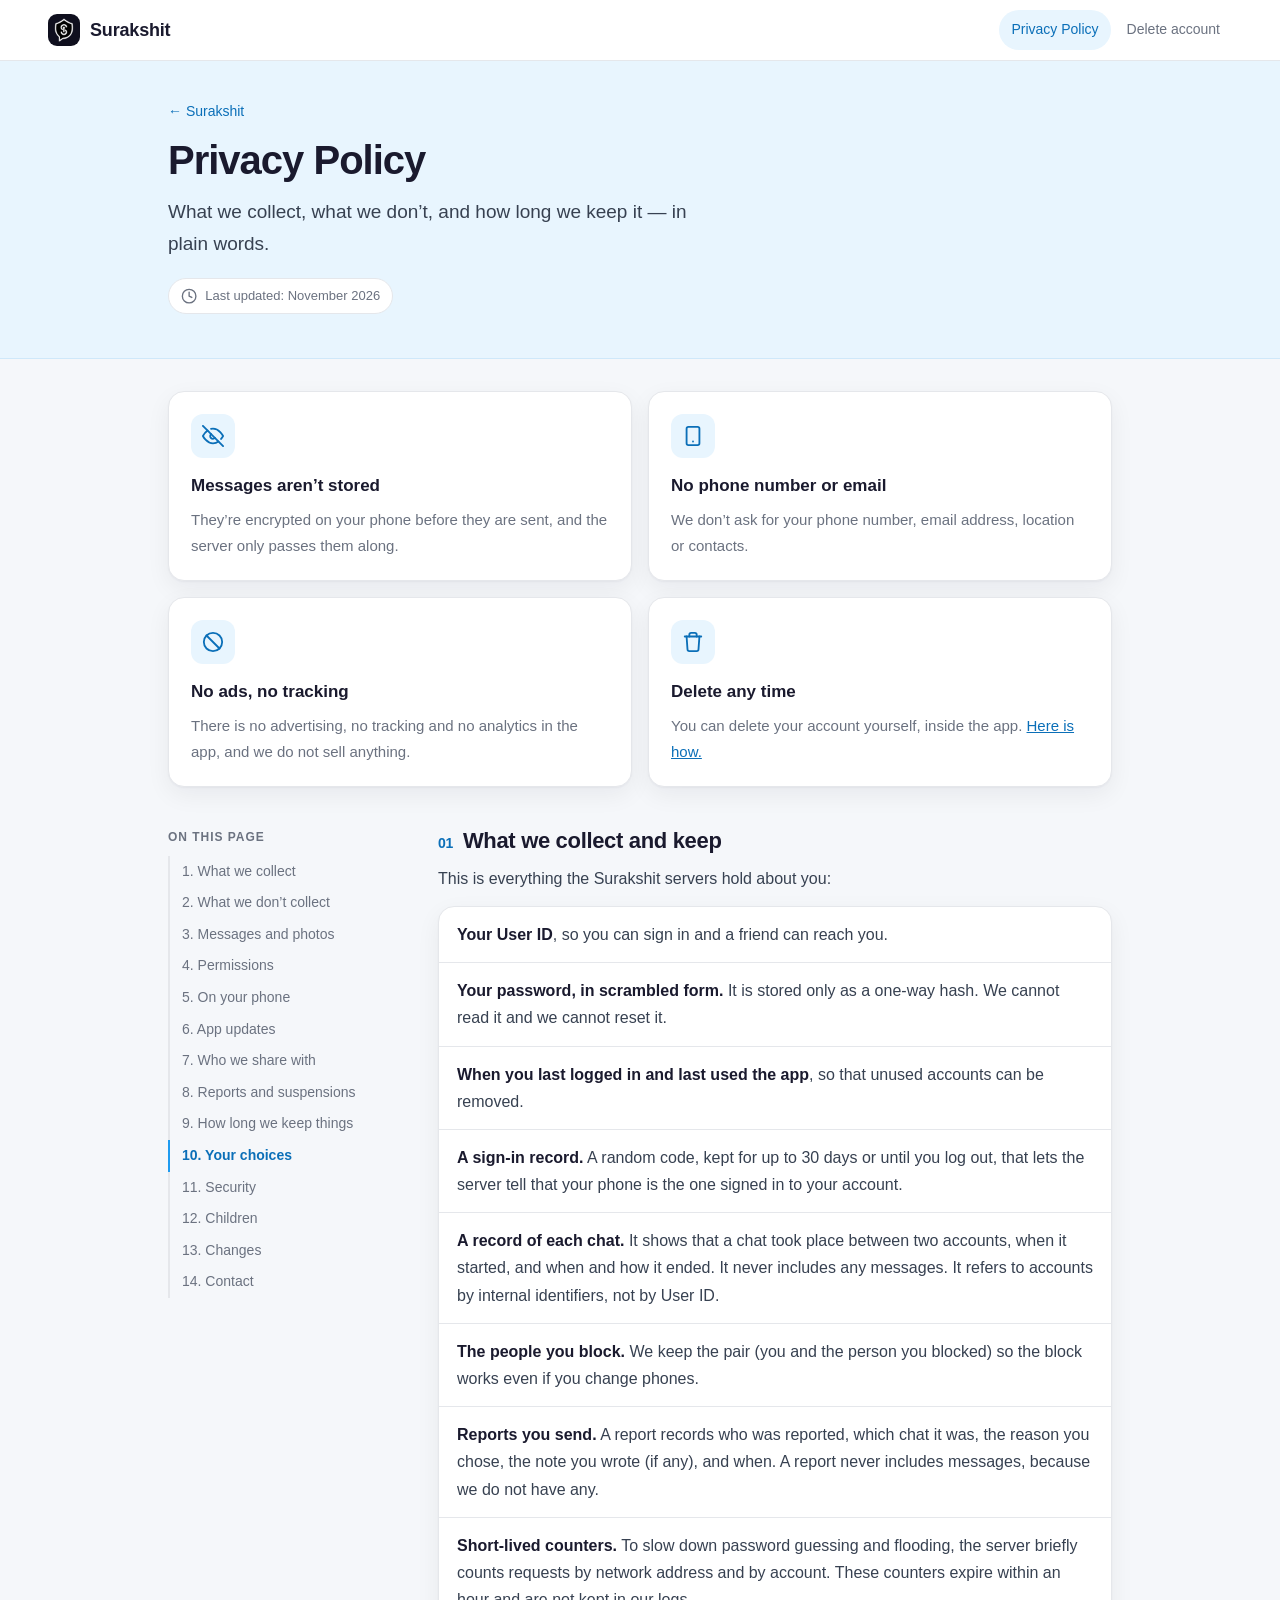
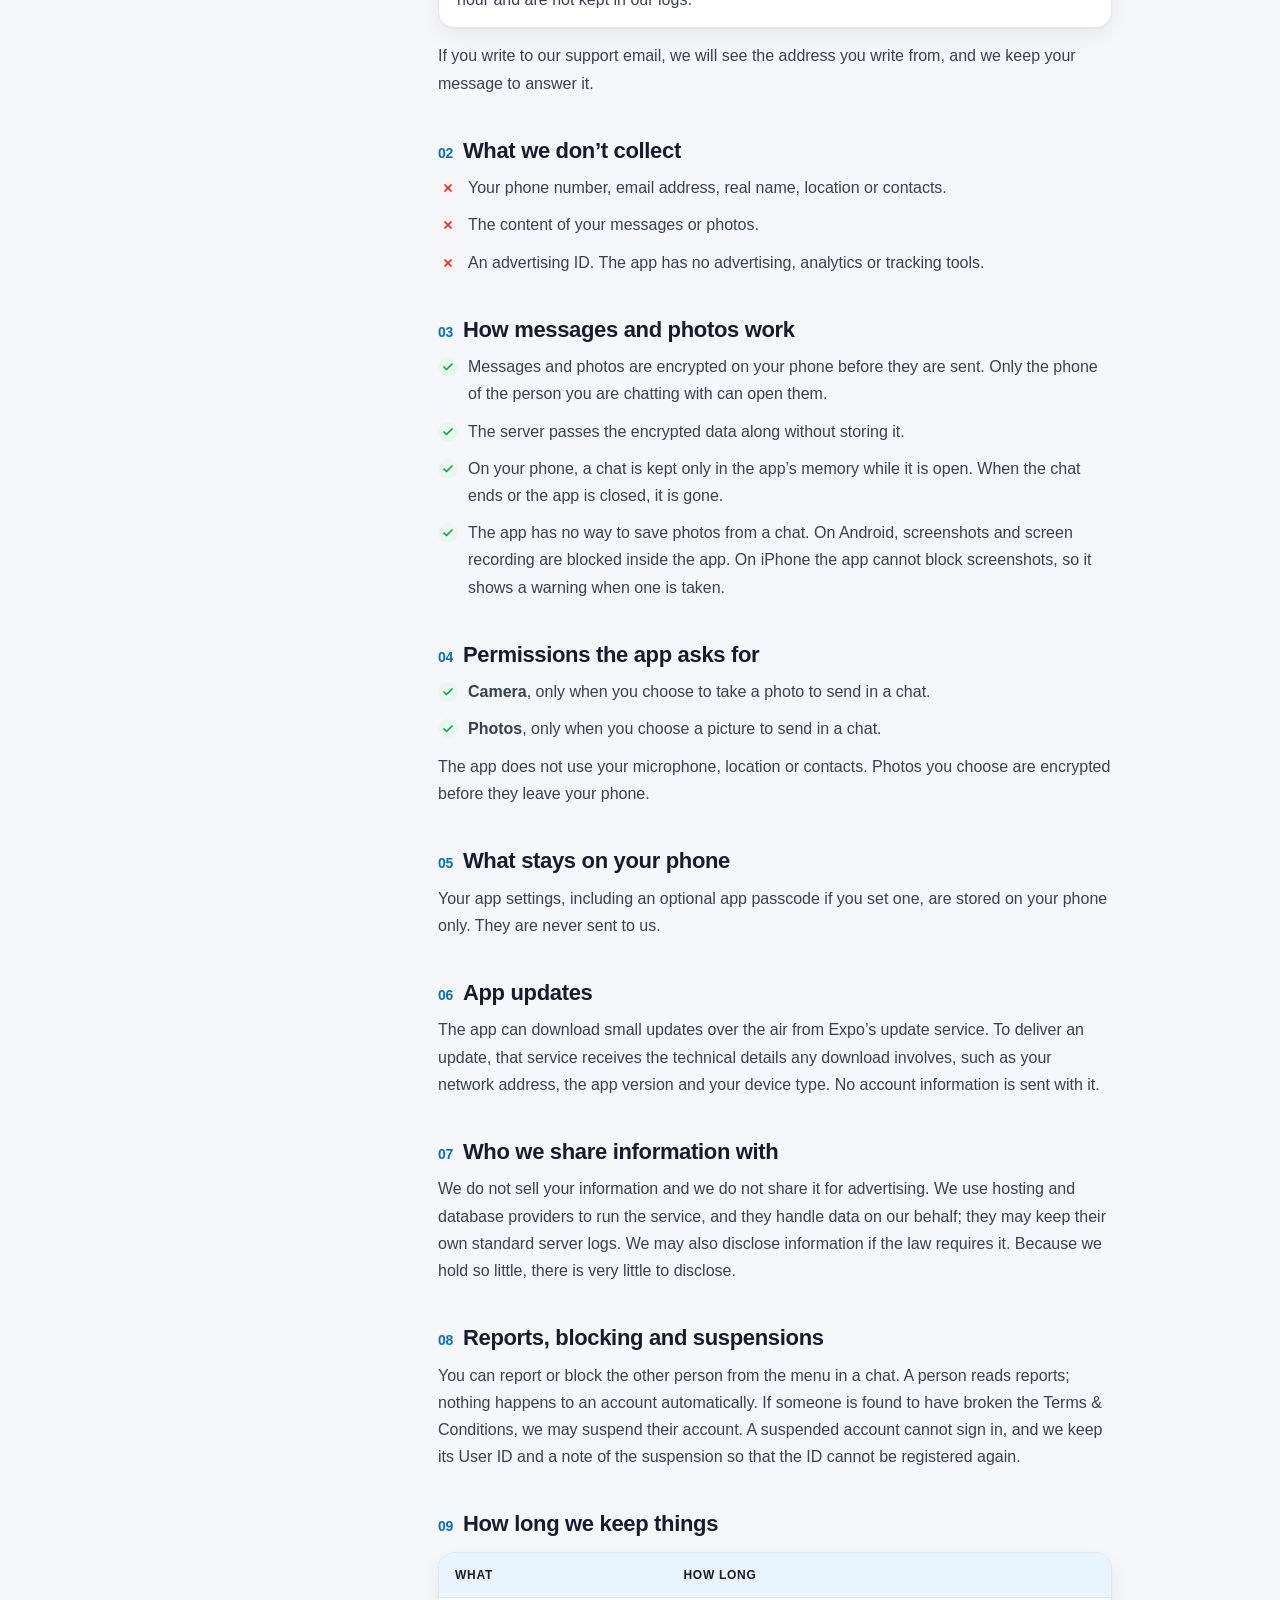
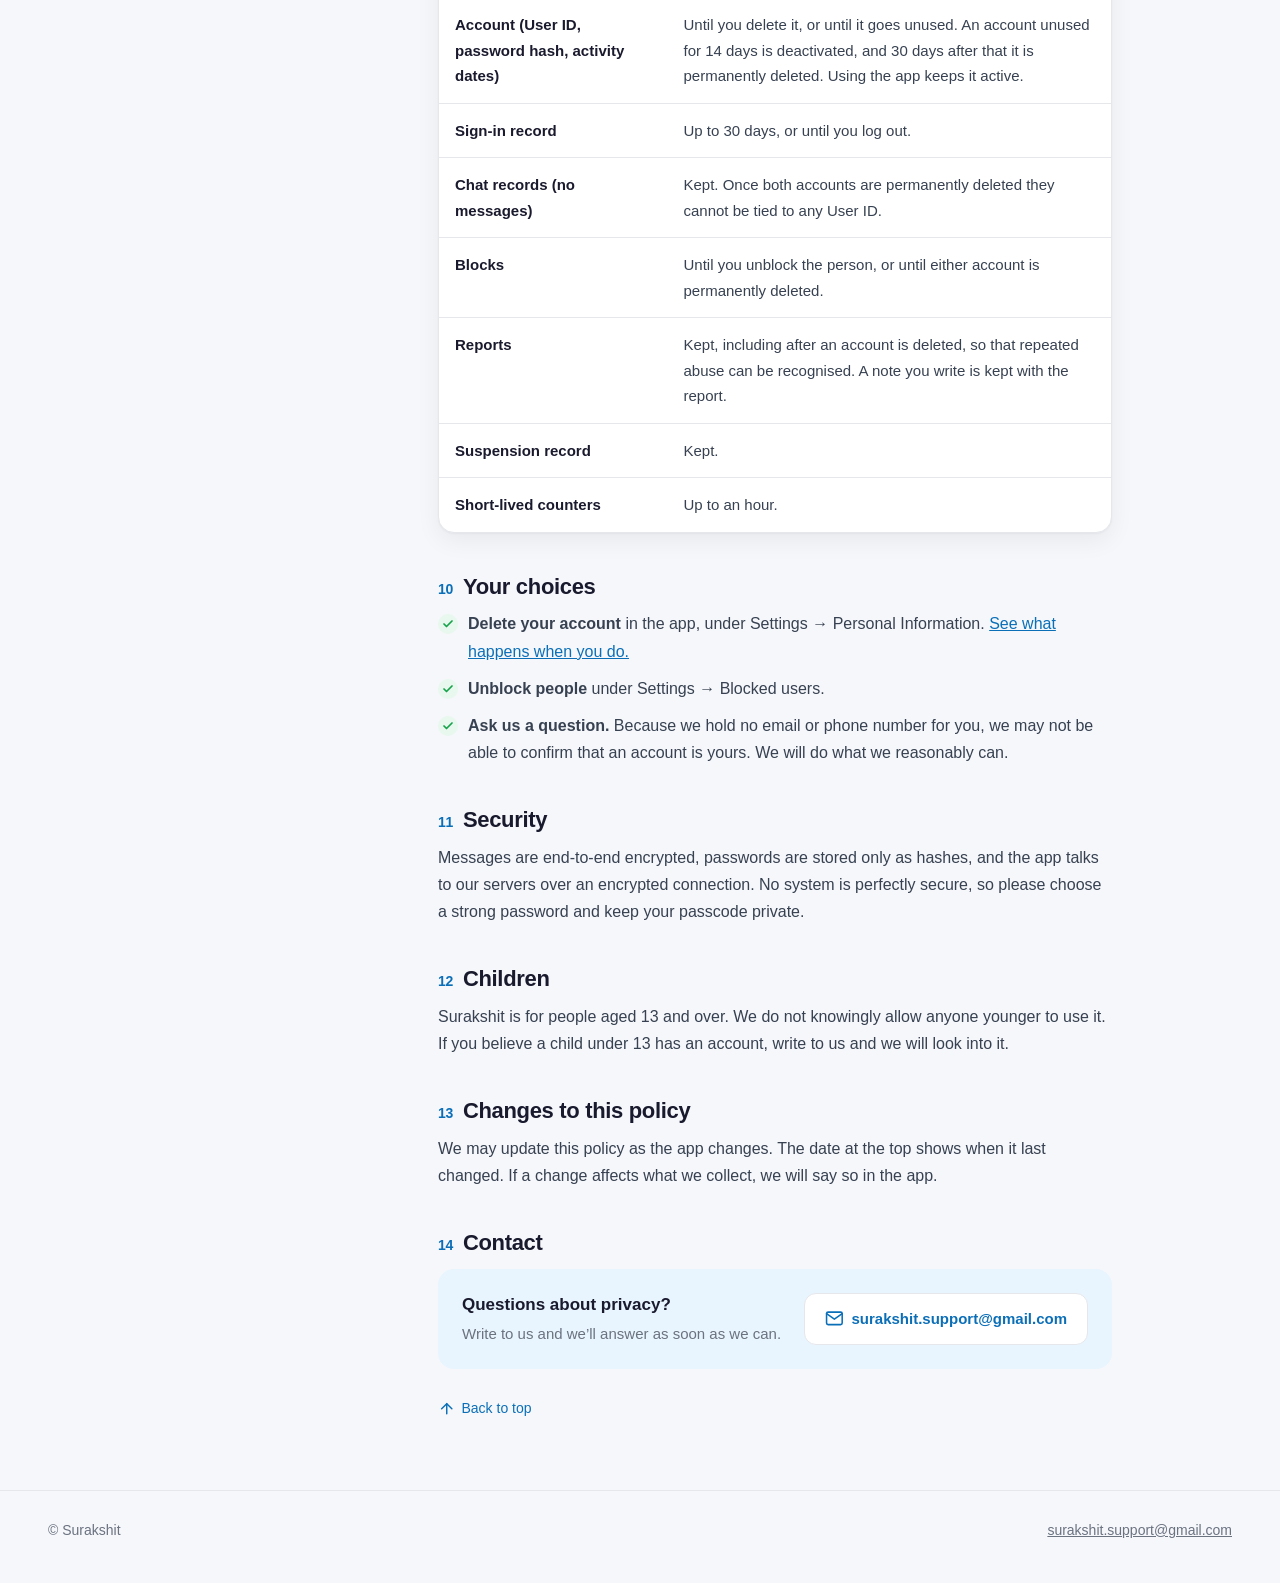
==== privacy/index.html @ bb6c181d "Add privacy policy and account deletion pages" ====
<!doctype html>
<html lang="en">
<head>
<meta charset="utf-8">
<meta name="viewport" content="width=device-width, initial-scale=1">
<title>Privacy Policy – Surakshit</title>
<meta name="description" content="What Surakshit collects, what it does not, and how long it keeps it.">
<meta name="theme-color" content="#e8f5fe">
<link rel="icon" href="../icon.png">
<link rel="stylesheet" href="../style.css">
</head>
<body>
<a class="skip" href="#main">Skip to content</a>
<header class="topbar">
  <div class="wrap wide">
    <a class="brand" href="../"><img src="../icon.png" alt=""><span>Surakshit</span></a>
    <nav class="topnav" aria-label="Main">
      <a href="./" aria-current="page">Privacy Policy</a>
      <a href="../delete-account/">Delete account</a>
    </nav>
  </div>
</header>

<main id="main">
  <section class="hero small">
    <div class="wrap">
      <a class="crumb" href="../">&larr; Surakshit</a>
      <h1>Privacy Policy</h1>
      <p>What we collect, what we don&rsquo;t, and how long we keep it &mdash; in plain words.</p>
      <span class="pill"><svg class="icon" aria-hidden="true"><use href="../icons.svg#clock"/></svg>Last updated: November 2026</span>
    </div>
  </section>

  <div class="wrap">
    <div class="grid two" style="margin-top:32px">
      <div class="card"><div class="badge"><svg class="icon" aria-hidden="true"><use href="../icons.svg#eye-off"/></svg></div><h3>Messages aren&rsquo;t stored</h3><p>They&rsquo;re encrypted on your phone before they are sent, and the server only passes them along.</p></div>
      <div class="card"><div class="badge"><svg class="icon" aria-hidden="true"><use href="../icons.svg#phone"/></svg></div><h3>No phone number or email</h3><p>We don&rsquo;t ask for your phone number, email address, location or contacts.</p></div>
      <div class="card"><div class="badge"><svg class="icon" aria-hidden="true"><use href="../icons.svg#ban"/></svg></div><h3>No ads, no tracking</h3><p>There is no advertising, no tracking and no analytics in the app, and we do not sell anything.</p></div>
      <div class="card"><div class="badge"><svg class="icon" aria-hidden="true"><use href="../icons.svg#trash"/></svg></div><h3>Delete any time</h3><p>You can delete your account yourself, inside the app. <a href="../delete-account/">Here is how.</a></p></div>
    </div>

    <div class="layout">
      <nav class="toc" aria-label="On this page">
        <p>On this page</p>
        <ol>
          <li><a href="#collect">1. What we collect</a></li>
          <li><a href="#not-collect">2. What we don&rsquo;t collect</a></li>
          <li><a href="#messages">3. Messages and photos</a></li>
          <li><a href="#permissions">4. Permissions</a></li>
          <li><a href="#phone">5. On your phone</a></li>
          <li><a href="#updates">6. App updates</a></li>
          <li><a href="#sharing">7. Who we share with</a></li>
          <li><a href="#safety">8. Reports and suspensions</a></li>
          <li><a href="#retention">9. How long we keep things</a></li>
          <li><a href="#choices">10. Your choices</a></li>
          <li><a href="#security">11. Security</a></li>
          <li><a href="#children">12. Children</a></li>
          <li><a href="#changes">13. Changes</a></li>
          <li><a href="#contact">14. Contact</a></li>
        </ol>
      </nav>

      <div>
        <details class="toc-mobile">
          <summary>On this page <svg class="icon" aria-hidden="true"><use href="../icons.svg#chevron"/></svg></summary>
          <ol>
            <li><a href="#collect">1. What we collect</a></li>
            <li><a href="#not-collect">2. What we don&rsquo;t collect</a></li>
            <li><a href="#messages">3. Messages and photos</a></li>
            <li><a href="#permissions">4. Permissions</a></li>
            <li><a href="#phone">5. On your phone</a></li>
            <li><a href="#updates">6. App updates</a></li>
            <li><a href="#sharing">7. Who we share with</a></li>
            <li><a href="#safety">8. Reports and suspensions</a></li>
            <li><a href="#retention">9. How long we keep things</a></li>
            <li><a href="#choices">10. Your choices</a></li>
            <li><a href="#security">11. Security</a></li>
            <li><a href="#children">12. Children</a></li>
            <li><a href="#changes">13. Changes</a></li>
            <li><a href="#contact">14. Contact</a></li>
          </ol>
        </details>

        <article class="policy">
          <section id="collect">
            <h2><span class="n">01</span>What we collect and keep</h2>
            <p>This is everything the Surakshit servers hold about you:</p>
            <ul class="rows">
              <li><strong>Your User ID</strong>, so you can sign in and a friend can reach you.</li>
              <li><strong>Your password, in scrambled form.</strong> It is stored only as a one-way hash. We cannot read it and we cannot reset it.</li>
              <li><strong>When you last logged in and last used the app</strong>, so that unused accounts can be removed.</li>
              <li><strong>A sign-in record.</strong> A random code, kept for up to 30 days or until you log out, that lets the server tell that your phone is the one signed in to your account.</li>
              <li><strong>A record of each chat.</strong> It shows that a chat took place between two accounts, when it started, and when and how it ended. It never includes any messages. It refers to accounts by internal identifiers, not by User ID.</li>
              <li><strong>The people you block.</strong> We keep the pair (you and the person you blocked) so the block works even if you change phones.</li>
              <li><strong>Reports you send.</strong> A report records who was reported, which chat it was, the reason you chose, the note you wrote (if any), and when. A report never includes messages, because we do not have any.</li>
              <li><strong>Short-lived counters.</strong> To slow down password guessing and flooding, the server briefly counts requests by network address and by account. These counters expire within an hour and are not kept in our logs.</li>
            </ul>
            <p>If you write to our support email, we will see the address you write from, and we keep your message to answer it.</p>
          </section>

          <section id="not-collect">
            <h2><span class="n">02</span>What we don&rsquo;t collect</h2>
            <ul class="cross">
              <li>Your phone number, email address, real name, location or contacts.</li>
              <li>The content of your messages or photos.</li>
              <li>An advertising ID. The app has no advertising, analytics or tracking tools.</li>
            </ul>
          </section>

          <section id="messages">
            <h2><span class="n">03</span>How messages and photos work</h2>
            <ul class="tick">
              <li>Messages and photos are encrypted on your phone before they are sent. Only the phone of the person you are chatting with can open them.</li>
              <li>The server passes the encrypted data along without storing it.</li>
              <li>On your phone, a chat is kept only in the app&rsquo;s memory while it is open. When the chat ends or the app is closed, it is gone.</li>
              <li>The app has no way to save photos from a chat. On Android, screenshots and screen recording are blocked inside the app. On iPhone the app cannot block screenshots, so it shows a warning when one is taken.</li>
            </ul>
          </section>

          <section id="permissions">
            <h2><span class="n">04</span>Permissions the app asks for</h2>
            <ul class="tick">
              <li><strong>Camera</strong>, only when you choose to take a photo to send in a chat.</li>
              <li><strong>Photos</strong>, only when you choose a picture to send in a chat.</li>
            </ul>
            <p>The app does not use your microphone, location or contacts. Photos you choose are encrypted before they leave your phone.</p>
          </section>

          <section id="phone">
            <h2><span class="n">05</span>What stays on your phone</h2>
            <p>Your app settings, including an optional app passcode if you set one, are stored on your phone only. They are never sent to us.</p>
          </section>

          <section id="updates">
            <h2><span class="n">06</span>App updates</h2>
            <p>The app can download small updates over the air from Expo&rsquo;s update service. To deliver an update, that service receives the technical details any download involves, such as your network address, the app version and your device type. No account information is sent with it.</p>
          </section>

          <section id="sharing">
            <h2><span class="n">07</span>Who we share information with</h2>
            <p>We do not sell your information and we do not share it for advertising. We use hosting and database providers to run the service, and they handle data on our behalf; they may keep their own standard server logs. We may also disclose information if the law requires it. Because we hold so little, there is very little to disclose.</p>
          </section>

          <section id="safety">
            <h2><span class="n">08</span>Reports, blocking and suspensions</h2>
            <p>You can report or block the other person from the menu in a chat. A person reads reports; nothing happens to an account automatically. If someone is found to have broken the Terms &amp; Conditions, we may suspend their account. A suspended account cannot sign in, and we keep its User ID and a note of the suspension so that the ID cannot be registered again.</p>
          </section>

          <section id="retention">
            <h2><span class="n">09</span>How long we keep things</h2>
            <table>
              <thead><tr><th>What</th><th>How long</th></tr></thead>
              <tbody>
                <tr><td>Account (User ID, password hash, activity dates)</td><td>Until you delete it, or until it goes unused. An account unused for 14 days is deactivated, and 30 days after that it is permanently deleted. Using the app keeps it active.</td></tr>
                <tr><td>Sign-in record</td><td>Up to 30 days, or until you log out.</td></tr>
                <tr><td>Chat records (no messages)</td><td>Kept. Once both accounts are permanently deleted they cannot be tied to any User ID.</td></tr>
                <tr><td>Blocks</td><td>Until you unblock the person, or until either account is permanently deleted.</td></tr>
                <tr><td>Reports</td><td>Kept, including after an account is deleted, so that repeated abuse can be recognised. A note you write is kept with the report.</td></tr>
                <tr><td>Suspension record</td><td>Kept.</td></tr>
                <tr><td>Short-lived counters</td><td>Up to an hour.</td></tr>
              </tbody>
            </table>
          </section>

          <section id="choices">
            <h2><span class="n">10</span>Your choices</h2>
            <ul class="tick">
              <li><strong>Delete your account</strong> in the app, under Settings &rarr; Personal Information. <a href="../delete-account/">See what happens when you do.</a></li>
              <li><strong>Unblock people</strong> under Settings &rarr; Blocked users.</li>
              <li><strong>Ask us a question.</strong> Because we hold no email or phone number for you, we may not be able to confirm that an account is yours. We will do what we reasonably can.</li>
            </ul>
          </section>

          <section id="security">
            <h2><span class="n">11</span>Security</h2>
            <p>Messages are end-to-end encrypted, passwords are stored only as hashes, and the app talks to our servers over an encrypted connection. No system is perfectly secure, so please choose a strong password and keep your passcode private.</p>
          </section>

          <section id="children">
            <h2><span class="n">12</span>Children</h2>
            <p>Surakshit is for people aged 13 and over. We do not knowingly allow anyone younger to use it. If you believe a child under 13 has an account, write to us and we will look into it.</p>
          </section>

          <section id="changes">
            <h2><span class="n">13</span>Changes to this policy</h2>
            <p>We may update this policy as the app changes. The date at the top shows when it last changed. If a change affects what we collect, we will say so in the app.</p>
          </section>

          <section id="contact">
            <h2><span class="n">14</span>Contact</h2>
            <div class="contact" style="margin-top:12px">
              <div><h3>Questions about privacy?</h3><p>Write to us and we&rsquo;ll answer as soon as we can.</p></div>
              <a class="btn" href="mailto:surakshit.support@gmail.com"><svg class="icon" aria-hidden="true"><use href="../icons.svg#mail"/></svg>surakshit.support@gmail.com</a>
            </div>
          </section>

          <a class="totop" href="#main"><svg class="icon" aria-hidden="true"><use href="../icons.svg#arrow"/></svg>Back to top</a>
        </article>
      </div>
    </div>
  </div>
</main>

<footer class="site">
  <div class="wrap wide">
    <span>&copy; Surakshit</span>
    <a href="mailto:surakshit.support@gmail.com">surakshit.support@gmail.com</a>
  </div>
</footer>
<script src="../script.js" defer></script>
</body>
</html>
---- style.css ----
/* Surakshit website — no external fonts, scripts or trackers, matching the privacy policy. */
:root {
  color-scheme: light;
  /* The app's palette (mobile/src/theme/colors.ts). */
  --primary: #1e9bf0;       /* brand blue: icons, accents, borders */
  --link: #0b6fb8;          /* darker blue for text and buttons, so white text on it stays readable */
  --primary-soft: #e8f5fe;
  --canvas: #f5f7fa;
  --surface: #ffffff;
  --heading: #1a1a2e;
  --text: #374151;
  --muted: #6b7280;
  --border: #e5e7eb;
  --good: #16a34a;
  --good-soft: #e8f8ee;
  --bad: #ef4444;
  --bad-soft: #fef2f2;
  --warn: #b45309;
  --warn-soft: #fef3c7;
  --shadow: 0 1px 2px rgba(15, 23, 42, .04), 0 8px 24px rgba(15, 23, 42, .06);
  --radius: 16px;
}

* { box-sizing: border-box; }
html { -webkit-text-size-adjust: 100%; scroll-behavior: smooth; }
@media (prefers-reduced-motion: reduce) { html { scroll-behavior: auto; } * { transition: none !important; } }
body {
  margin: 0;
  background: var(--canvas);
  color: var(--text);
  font: 16px/1.7 -apple-system, BlinkMacSystemFont, "Segoe UI", Roboto, Helvetica, Arial, sans-serif;
}
a { color: var(--link); }
:focus-visible { outline: 3px solid var(--primary); outline-offset: 2px; border-radius: 4px; }
.icon { width: 1.25em; height: 1.25em; flex: none; vertical-align: -.22em; }
.skip { position: absolute; left: -999px; top: 8px; background: var(--surface); padding: 8px 14px; border-radius: 8px; z-index: 100; }
.skip:focus { left: 8px; }
.wrap { max-width: 1040px; margin: 0 auto; padding: 0 clamp(16px, 4vw, 48px); }
/* Header, hero and footer run edge to edge, so the logo and links sit in the corners. */
.wrap.wide { max-width: none; padding: 0 clamp(16px, 4vw, 48px); }

/* ── Header ───────────────────────────────────────────── */
.topbar {
  position: sticky; top: 0; z-index: 50;
  background: var(--surface);
  border-bottom: 1px solid var(--border);
}
.topbar .wrap { display: flex; align-items: center; gap: 12px; height: 60px; }
.brand { display: flex; align-items: center; gap: 10px; color: var(--heading); font-weight: 700; font-size: 18px; text-decoration: none; letter-spacing: -.01em; }
.brand img { width: 32px; height: 32px; border-radius: 9px; }
.topnav { margin-left: auto; display: flex; gap: 4px; }
.topnav a { white-space: nowrap; color: var(--muted); text-decoration: none; font-size: 14px; font-weight: 500; padding: 8px 12px; border-radius: 999px; transition: background .15s, color .15s; }
.topnav a:hover, .topnav a[aria-current] { background: var(--primary-soft); color: var(--link); }

/* ── Hero ─────────────────────────────────────────────── */
.hero { background: var(--primary-soft); border-bottom: 1px solid #cfe8fa; color: var(--text); }
.hero .wrap { padding-top: 56px; padding-bottom: 64px; }
.hero h1 { color: var(--heading); font-size: clamp(30px, 6vw, 52px); line-height: 1.1; letter-spacing: -.025em; margin: 0 0 14px; max-width: 18ch; text-wrap: balance; }
.hero p { color: var(--text); font-size: clamp(16px, 2.4vw, 19px); max-width: 52ch; margin: 0; }
.hero-row { display: flex; align-items: center; gap: 20px; margin-bottom: 14px; }
.hero .logo { width: 72px; height: 72px; border-radius: 18px; flex: none; box-shadow: 0 6px 18px rgba(15, 23, 42, .18); }
.hero-row h1 { margin: 0; max-width: none; white-space: nowrap; font-size: clamp(26px, 4.6vw, 46px); }
.hero .actions { display: flex; flex-wrap: wrap; gap: 12px; margin-top: 28px; }
.hero.small .wrap { padding-top: 36px; padding-bottom: 44px; }
.hero.small h1 { font-size: clamp(28px, 5vw, 40px); max-width: none; }
.pill { display: inline-flex; align-items: center; gap: 8px; margin-top: 18px; background: var(--surface); border: 1px solid var(--border); color: var(--muted); font-size: 13px; padding: 6px 12px; border-radius: 999px; }
.crumb { display: inline-block; color: var(--link); font-size: 14px; text-decoration: none; margin-bottom: 14px; }
.crumb:hover { text-decoration: underline; }

.btn { display: inline-flex; align-items: center; gap: 8px; padding: 12px 20px; border-radius: 12px; font-weight: 600; font-size: 15px; text-decoration: none; transition: transform .12s, background .15s; }
.btn:hover { transform: translateY(-1px); }
.btn.primary { background: var(--link); color: #fff; }
.btn.primary:hover { background: #095c9a; }
.btn.ghost { background: var(--surface); color: var(--link); border: 1px solid var(--border); }
.btn.ghost:hover { border-color: var(--primary); }

/* ── Sections & cards ─────────────────────────────────── */
section.block { padding: 48px 0 0; }
.eyebrow { color: var(--link); font-size: 13px; font-weight: 700; letter-spacing: .08em; text-transform: uppercase; margin: 0 0 6px; }
h2 { color: var(--heading); font-size: clamp(22px, 3.4vw, 28px); line-height: 1.25; letter-spacing: -.015em; margin: 0 0 10px; }
h3 { color: var(--heading); font-size: 17px; margin: 0 0 6px; }
p { margin: 10px 0; }
.lead { font-size: 18px; color: var(--muted); max-width: 60ch; }
.grid { display: grid; gap: 16px; margin-top: 22px; }
.grid.two { grid-template-columns: repeat(2, 1fr); }
.grid.three { grid-template-columns: repeat(3, 1fr); }
.card { background: var(--surface); border: 1px solid var(--border); border-radius: var(--radius); padding: 22px; box-shadow: var(--shadow); }
.card p { margin: 6px 0 0; color: var(--muted); font-size: 15px; }
.card ul { margin: 8px 0 0; padding-left: 20px; color: var(--muted); font-size: 15px; }
.card li { margin: 5px 0; }
.badge { display: grid; place-items: center; width: 44px; height: 44px; border-radius: 12px; background: var(--primary-soft); color: var(--link); margin-bottom: 14px; }
.badge .icon { width: 22px; height: 22px; }
.badge.good { background: var(--good-soft); color: var(--good); }
.badge.bad { background: var(--bad-soft); color: var(--bad); }
.badge.warn { background: var(--warn-soft); color: var(--warn); }
a.card { display: block; text-decoration: none; color: inherit; transition: transform .15s, border-color .15s; }
a.card:hover { transform: translateY(-2px); border-color: var(--primary); }
a.card h3 { display: flex; align-items: center; gap: 8px; }
a.card h3 .icon { margin-left: auto; color: var(--link); transition: transform .15s; }
a.card:hover h3 .icon { transform: translateX(3px); }

.steps { counter-reset: step; list-style: none; padding: 0; margin: 22px 0 0; display: grid; gap: 16px; grid-template-columns: repeat(3, 1fr); }
.steps li { counter-increment: step; background: var(--surface); border: 1px solid var(--border); border-radius: var(--radius); padding: 22px; box-shadow: var(--shadow); margin: 0; }
.steps li::before { content: counter(step); display: grid; place-items: center; width: 34px; height: 34px; border-radius: 50%; background: var(--link); color: #fff; font-weight: 700; margin-bottom: 12px; }
.steps li strong { display: block; color: var(--heading); font-size: 17px; margin-bottom: 4px; }
.steps li span { color: var(--muted); font-size: 15px; }

.callout { display: flex; gap: 14px; align-items: flex-start; background: var(--warn-soft); border: 1px solid color-mix(in srgb, var(--warn) 35%, transparent); border-radius: var(--radius); padding: 18px 20px; margin: 24px 0 0; color: var(--text); }
.callout .icon { color: var(--warn); width: 24px; height: 24px; margin-top: 2px; }
.callout p { margin: 2px 0 0; }
.callout strong { color: var(--heading); }

/* ── Policy layout ────────────────────────────────────── */
.layout { display: grid; grid-template-columns: 230px minmax(0, 1fr); gap: 40px; align-items: start; padding-top: 40px; }
.toc { position: sticky; top: 84px; font-size: 14px; }
.toc p { color: var(--muted); font-size: 12px; font-weight: 700; letter-spacing: .08em; text-transform: uppercase; margin: 0 0 8px; }
.toc ol { list-style: none; margin: 0; padding: 0; border-left: 2px solid var(--border); }
.toc a { display: block; padding: 6px 12px; margin-left: -2px; border-left: 2px solid transparent; color: var(--muted); text-decoration: none; line-height: 1.4; }
.toc a:hover { color: var(--heading); }
.toc a.active { color: var(--link); border-left-color: var(--primary); font-weight: 600; }
.toc-mobile { display: none; background: var(--surface); border: 1px solid var(--border); border-radius: 12px; margin-bottom: 8px; }
.toc-mobile summary { cursor: pointer; padding: 14px 16px; font-weight: 600; color: var(--heading); list-style: none; display: flex; align-items: center; justify-content: space-between; }
.toc-mobile summary::-webkit-details-marker { display: none; }
.toc-mobile[open] summary .icon { transform: rotate(180deg); }
.toc-mobile ol { margin: 0; padding: 0 16px 12px; list-style: none; }
.toc-mobile a { display: block; padding: 8px 0; color: var(--text); text-decoration: none; border-top: 1px solid var(--border); }

.policy section { scroll-margin-top: 84px; margin-top: 40px; }
.policy section:first-of-type { margin-top: 0; }
.policy h2 { display: flex; align-items: baseline; gap: 10px; font-size: 22px; }
.policy h2 .n { color: var(--link); font-size: 14px; font-weight: 700; font-variant-numeric: tabular-nums; }
.policy ul { padding-left: 22px; }
.policy li { margin: 8px 0; }
.rows { list-style: none; padding: 0 !important; margin: 14px 0; background: var(--surface); border: 1px solid var(--border); border-radius: var(--radius); box-shadow: var(--shadow); }
.rows li { margin: 0 !important; padding: 14px 18px; border-top: 1px solid var(--border); }
.rows li:first-child { border-top: 0; }
.rows strong { color: var(--heading); }
.tick, .cross { list-style: none; padding: 0 !important; margin: 10px 0 0; }
.tick li, .cross li { position: relative; padding-left: 30px; margin: 10px 0; }
.tick li::before, .cross li::before { content: ""; position: absolute; left: 0; top: 4px; width: 20px; height: 20px; border-radius: 50%; background-repeat: no-repeat; background-position: center; background-size: 12px; }
.tick li::before { background-color: var(--good-soft); background-image: url("data:image/svg+xml,%3Csvg xmlns='http://www.w3.org/2000/svg' viewBox='0 0 24 24' fill='none' stroke='%2316a34a' stroke-width='3.5' stroke-linecap='round' stroke-linejoin='round'%3E%3Cpolyline points='20 6 9 17 4 12'/%3E%3C/svg%3E"); }
.cross li::before { background-color: var(--bad-soft); background-image: url("data:image/svg+xml,%3Csvg xmlns='http://www.w3.org/2000/svg' viewBox='0 0 24 24' fill='none' stroke='%23dc2626' stroke-width='3.5' stroke-linecap='round' stroke-linejoin='round'%3E%3Cline x1='18' y1='6' x2='6' y2='18'/%3E%3Cline x1='6' y1='6' x2='18' y2='18'/%3E%3C/svg%3E"); }

table { width: 100%; border-collapse: separate; border-spacing: 0; background: var(--surface); border: 1px solid var(--border); border-radius: var(--radius); box-shadow: var(--shadow); overflow: hidden; margin: 14px 0; font-size: 15px; }
th { background: var(--primary-soft); color: var(--heading); font-size: 12px; text-transform: uppercase; letter-spacing: .06em; text-align: left; padding: 12px 16px; }
td { vertical-align: top; padding: 14px 16px; border-top: 1px solid var(--border); }
td:first-child { color: var(--heading); font-weight: 600; width: 34%; }

.faq { margin-top: 22px; display: grid; gap: 12px; }
.faq details { background: var(--surface); border: 1px solid var(--border); border-radius: var(--radius); box-shadow: var(--shadow); }
.faq summary { cursor: pointer; list-style: none; padding: 18px 20px; font-weight: 600; color: var(--heading); display: flex; justify-content: space-between; align-items: center; gap: 12px; }
.faq summary::-webkit-details-marker { display: none; }
.faq details[open] summary .icon { transform: rotate(180deg); }
.faq summary .icon { transition: transform .2s; color: var(--muted); }
.faq .body { padding: 0 20px 18px; }
.faq .body p:first-child { margin-top: 0; }

.contact { display: flex; flex-wrap: wrap; align-items: center; gap: 16px; justify-content: space-between; background: var(--primary-soft); border-radius: var(--radius); padding: 22px 24px; margin-top: 48px; }
.contact h3 { margin: 0; }
.contact p { margin: 2px 0 0; color: var(--muted); font-size: 15px; }
.contact .btn { background: var(--surface); color: var(--link); border: 1px solid var(--border); }

footer.site { margin-top: 64px; border-top: 1px solid var(--border); padding: 28px 0 40px; color: var(--muted); font-size: 14px; }
footer.site .wrap { display: flex; flex-wrap: wrap; gap: 12px 24px; align-items: center; justify-content: space-between; }
footer.site a { color: var(--muted); }
footer.site a:hover { color: var(--link); }
.totop { display: inline-flex; align-items: center; gap: 6px; font-size: 14px; margin-top: 28px; text-decoration: none; }
.totop .icon { transform: rotate(-90deg); }

/* ── Small screens ────────────────────────────────────── */
@media (max-width: 900px) {
  .layout { grid-template-columns: 1fr; gap: 0; padding-top: 24px; }
  .toc { display: none; }
  .toc-mobile { display: block; margin-bottom: 24px; }
  .grid.three, .steps { grid-template-columns: 1fr; }
}
@media (max-width: 420px) {
  .brand span { display: none; }
}
@media (max-width: 640px) {
  .grid.two { grid-template-columns: 1fr; }
  .hero .wrap { padding-top: 40px; padding-bottom: 44px; }
  .hero-row { gap: 14px; }
  .hero-row h1 { white-space: normal; font-size: 26px; }
  .hero .logo { width: 56px; height: 56px; border-radius: 14px; }
  .topnav a { padding: 8px 9px; font-size: 13px; }
  .topnav { gap: 0; }
  table, tbody, tr, td { display: block; }
  table { box-shadow: none; border: 0; background: transparent; }
  thead { display: none; }
  tr { background: var(--surface); border: 1px solid var(--border); border-radius: 12px; margin-bottom: 10px; padding: 4px 0; }
  td { border: 0; padding: 6px 16px; width: auto !important; }
  td:first-child { padding-top: 12px; }
  td:last-child { padding-bottom: 12px; color: var(--muted); }
  .contact { padding: 20px; }
}
@media print {
  .topbar, .toc, .toc-mobile, .hero .actions, .totop { display: none; }
  .hero { background: none; border: 0; }
  .card, table, .rows { box-shadow: none; }
}
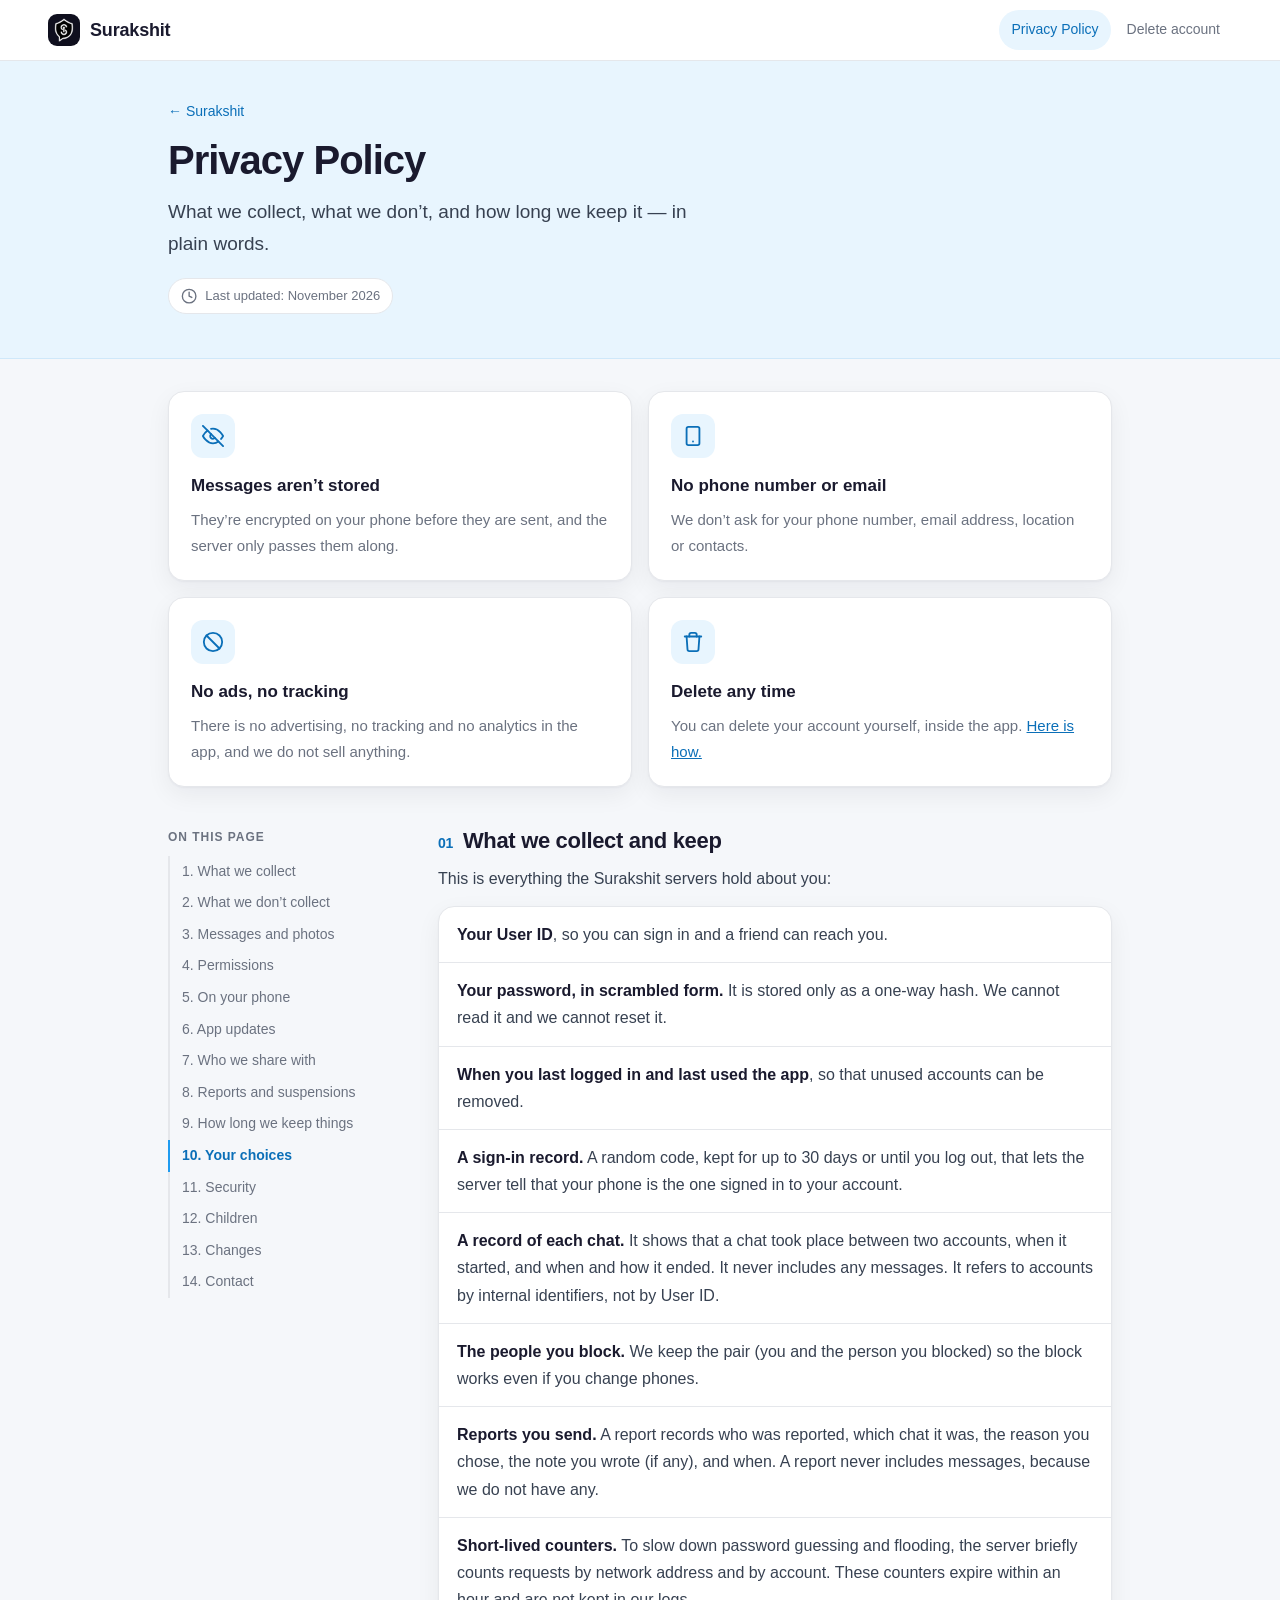
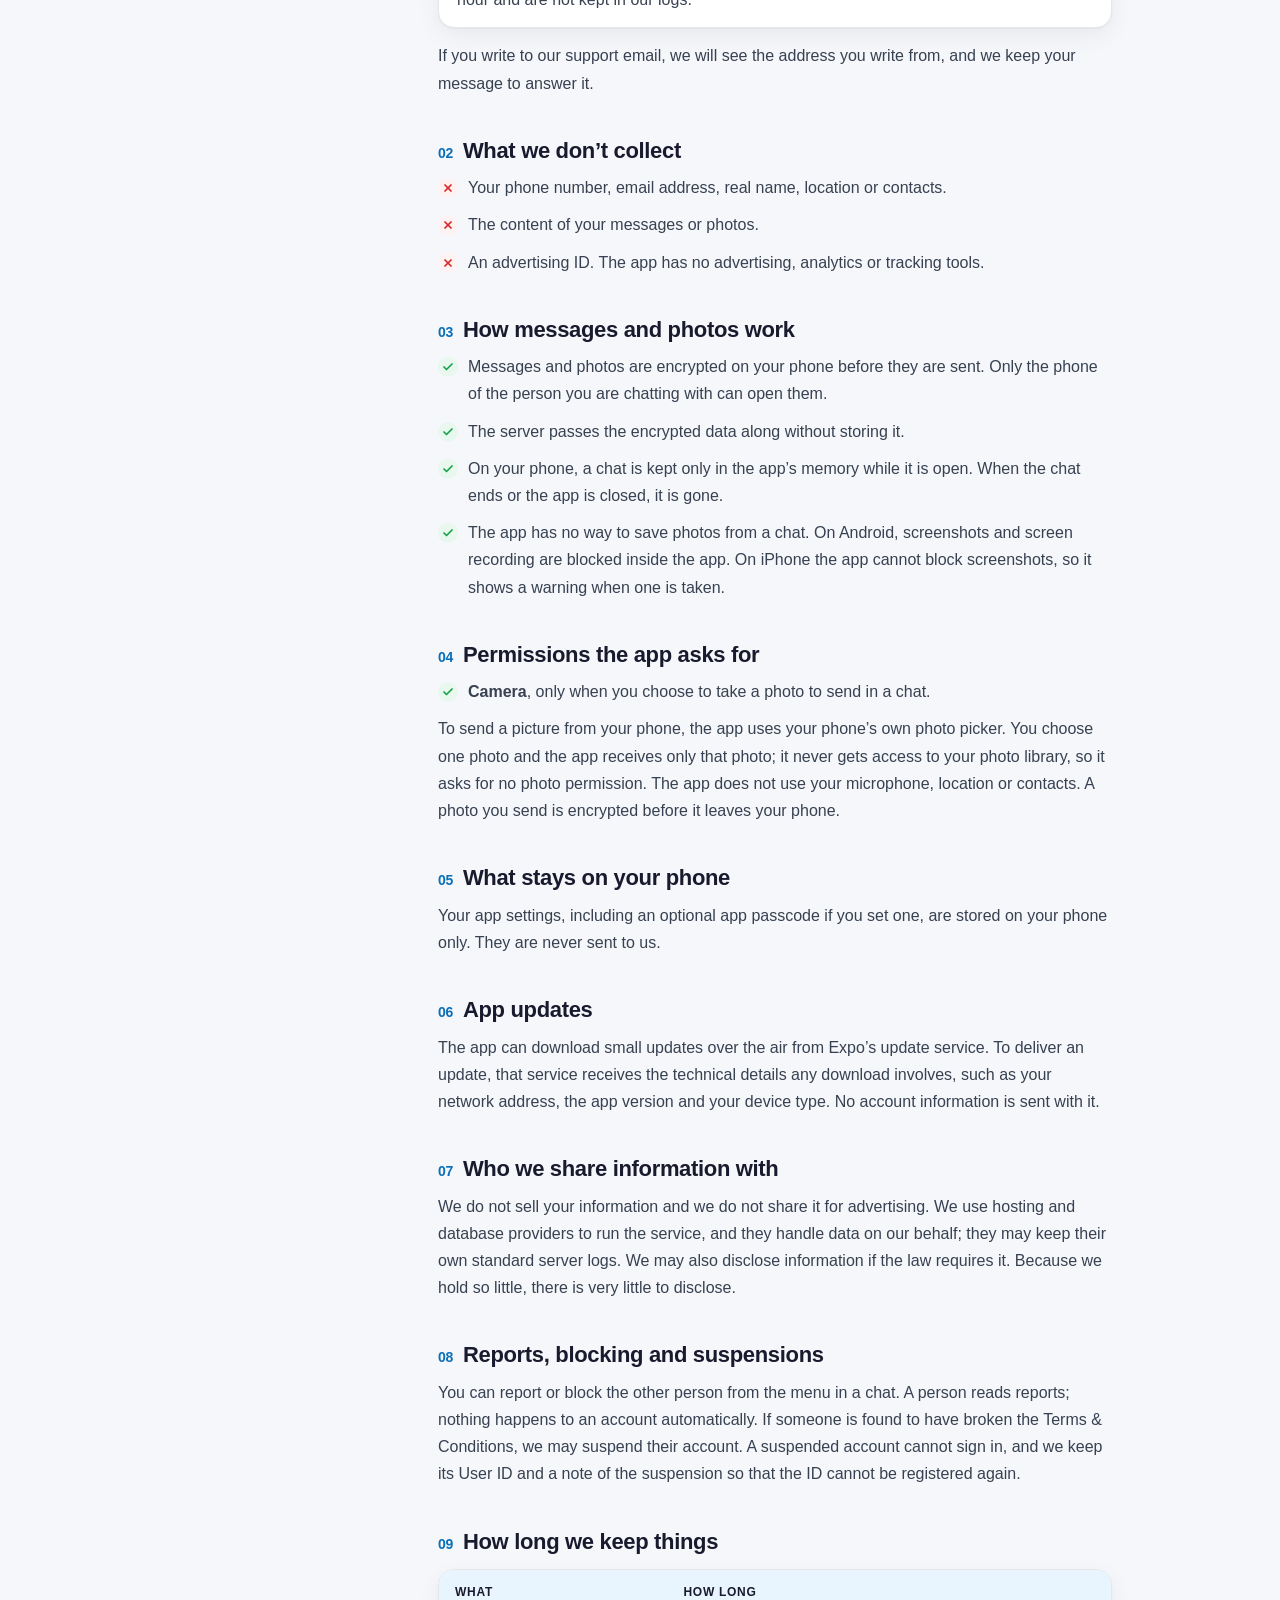
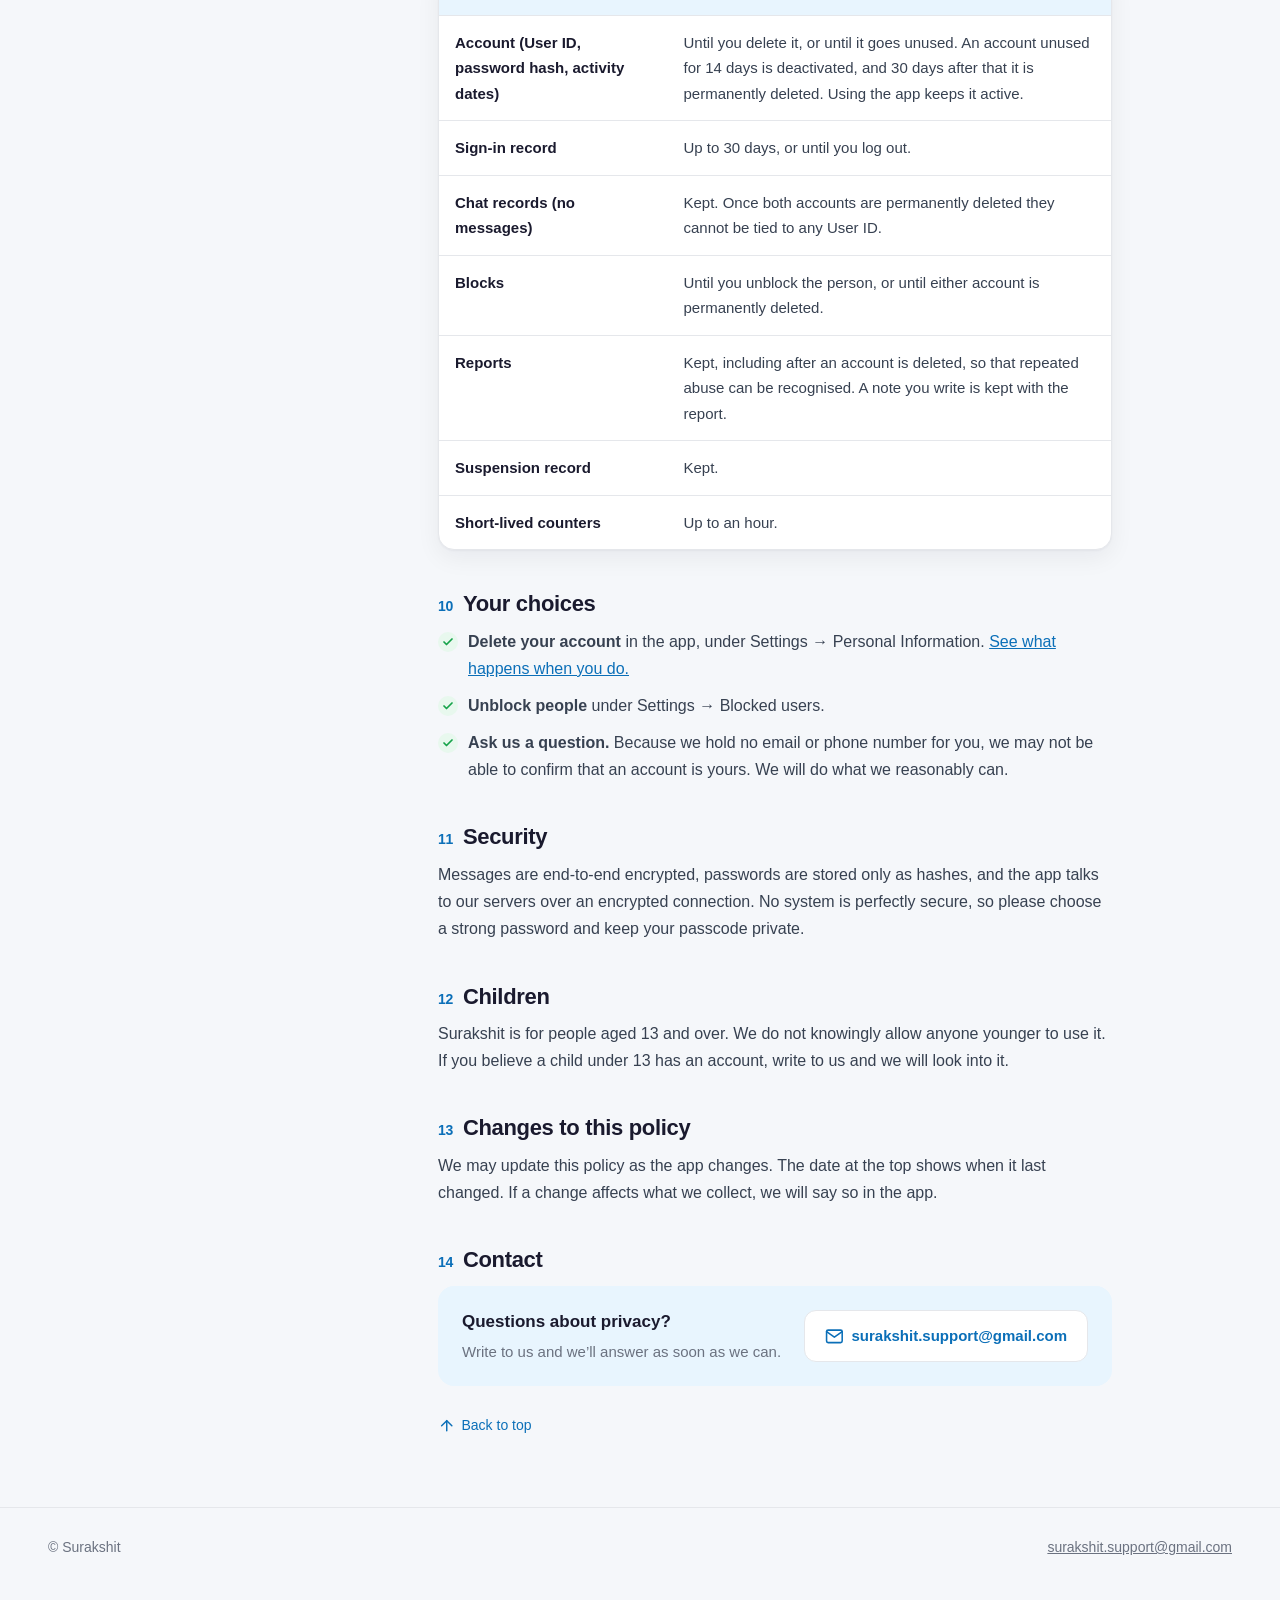
==== commit d181d8c1: "Privacy policy: the app asks for camera access only; photos are chosen with the system picker" ====
--- a/privacy/index.html
+++ b/privacy/index.html
@@ -121,9 +121,8 @@
             <h2><span class="n">04</span>Permissions the app asks for</h2>
             <ul class="tick">
               <li><strong>Camera</strong>, only when you choose to take a photo to send in a chat.</li>
-              <li><strong>Photos</strong>, only when you choose a picture to send in a chat.</li>
-            </ul>
-            <p>The app does not use your microphone, location or contacts. Photos you choose are encrypted before they leave your phone.</p>
+            </ul>
+            <p>To send a picture from your phone, the app uses your phone&rsquo;s own photo picker. You choose one photo and the app receives only that photo; it never gets access to your photo library, so it asks for no photo permission. The app does not use your microphone, location or contacts. A photo you send is encrypted before it leaves your phone.</p>
           </section>
 
           <section id="phone">
